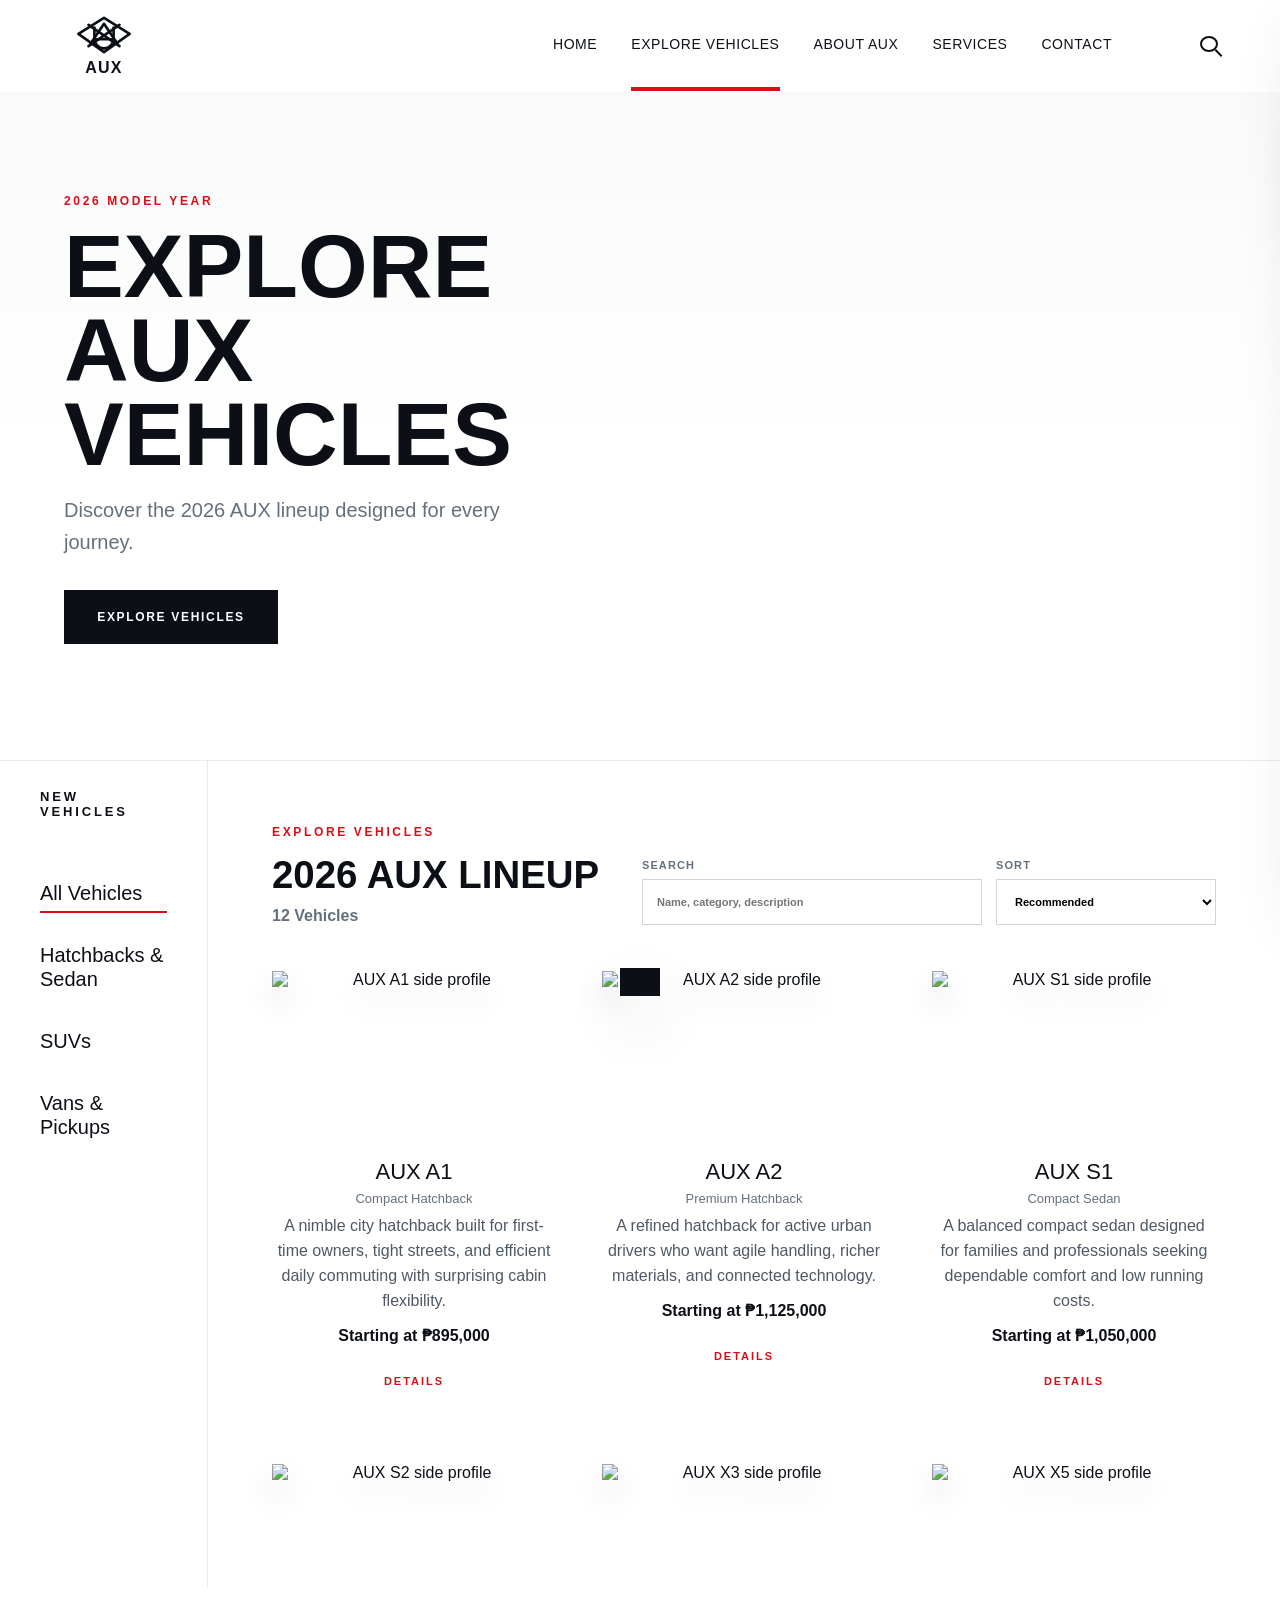
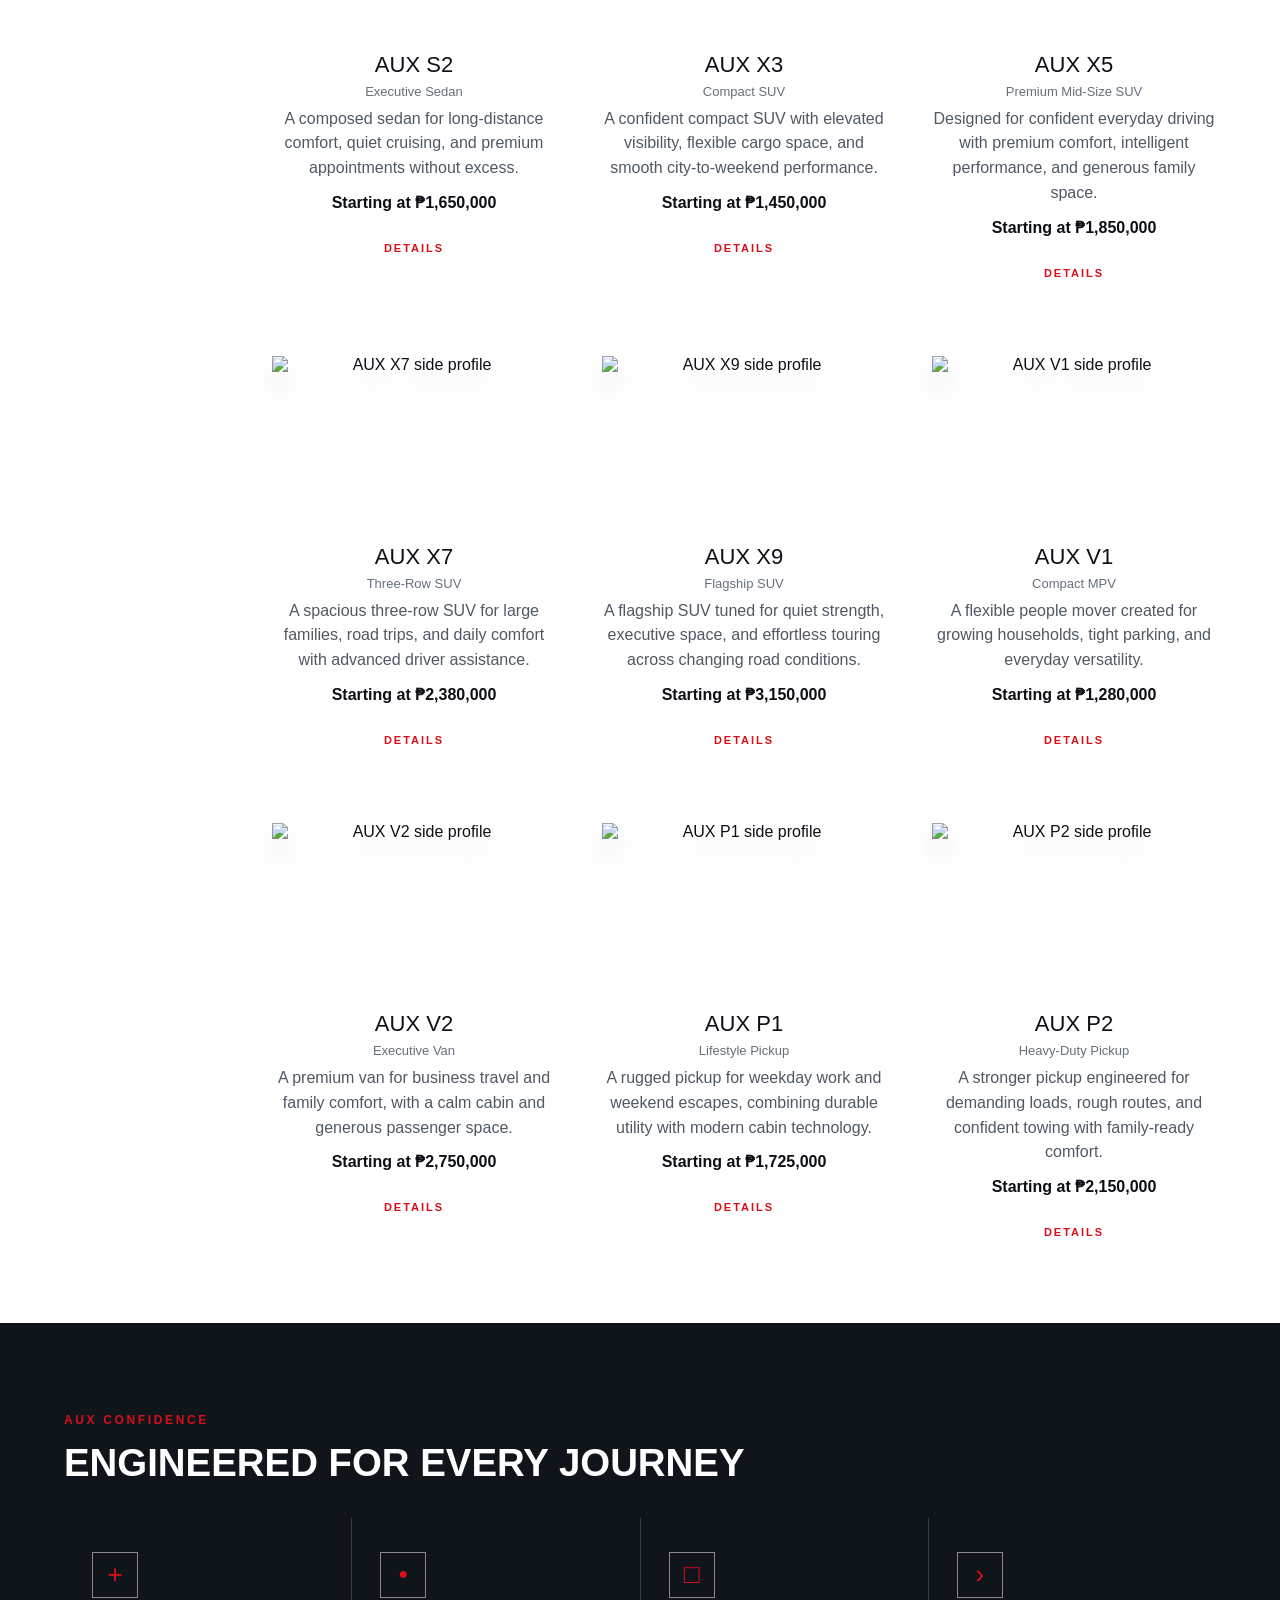
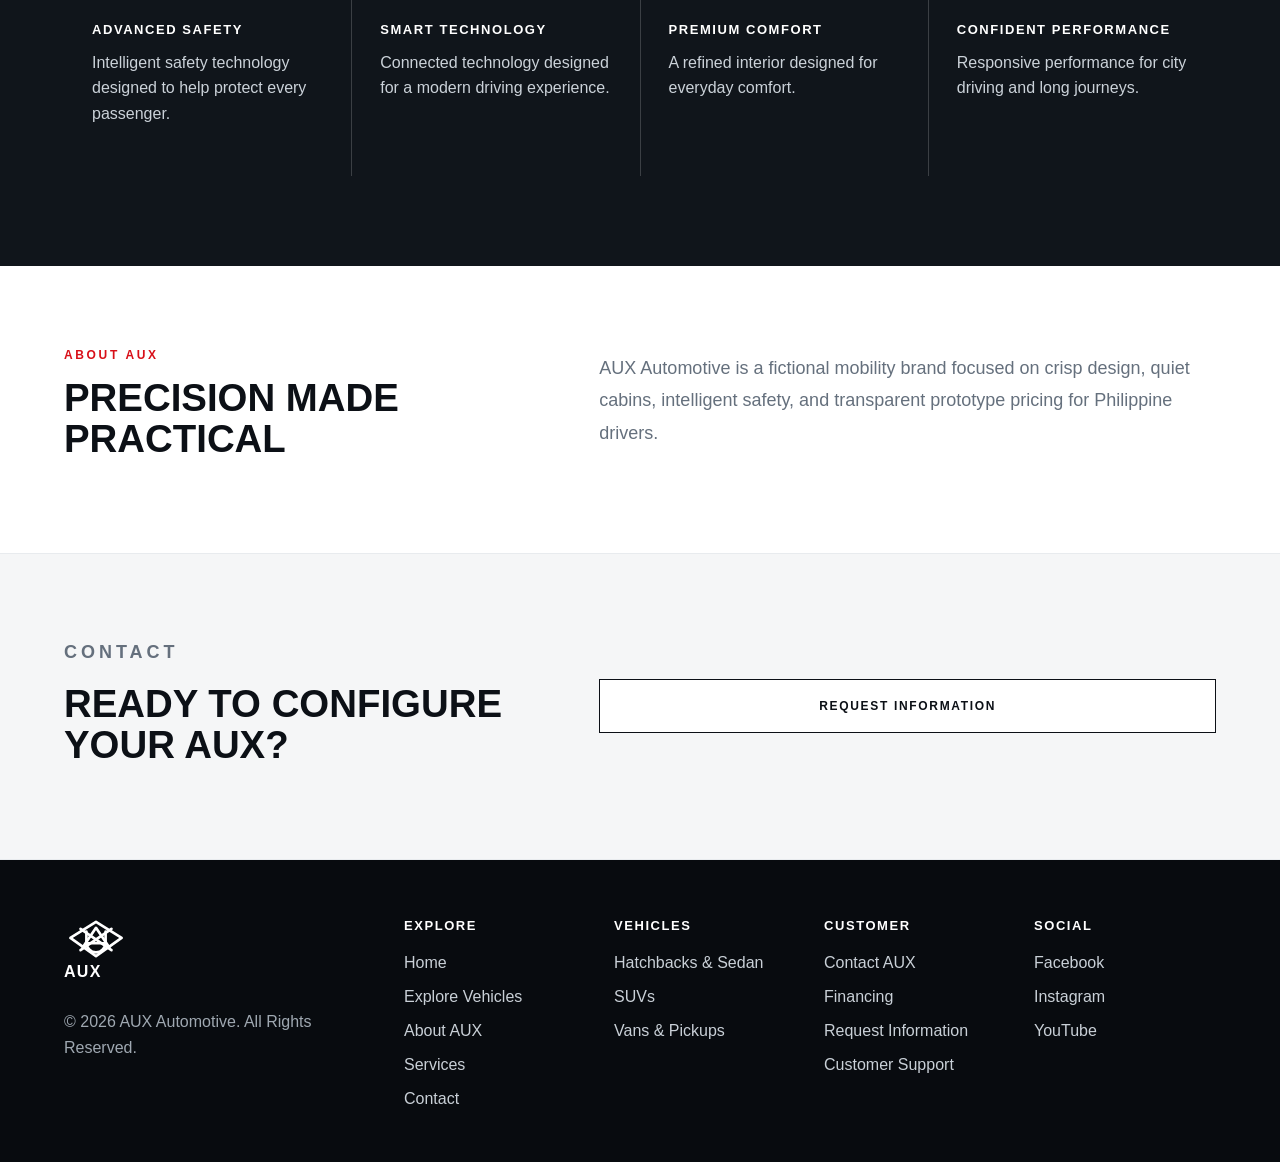
==== index.html @ 076d4541 "Add files via upload" ====
<!DOCTYPE html>
<html lang="en">
<head>
  <meta charset="UTF-8">
  <meta name="viewport" content="width=device-width, initial-scale=1.0">
  <title>AUX Automotive | Explore Vehicles</title>
  <link rel="stylesheet" href="style.css">
</head>
<body>
  <header class="site-header" id="siteHeader">
    <a class="brand" href="#home" aria-label="AUX home">
      <span class="aux-emblem" aria-hidden="true">
        <svg viewBox="0 0 120 74" role="img">
          <path d="M60 5 108 35 60 69 12 35Z"></path>
          <path d="M35 53 60 16l25 37"></path>
          <path d="M43 45h34"></path>
          <path d="M42 23v19c0 12 8 20 18 20s18-8 18-20V23"></path>
          <path d="m31 18 58 40M89 18 31 58"></path>
        </svg>
      </span>
      <span class="brand-word">AUX</span>
    </a>

    <nav class="desktop-nav" aria-label="Primary navigation">
      <a href="#home">Home</a>
      <a class="active" href="#vehicles">Explore Vehicles</a>
      <a href="#about">About AUX</a>
      <a href="#services">Services</a>
      <a href="#contact">Contact</a>
    </nav>

    <div class="header-actions">
      <button class="icon-button" id="openSearch" type="button" aria-label="Open search">
        <span></span>
      </button>
      <button class="menu-button" id="menuButton" type="button" aria-label="Open menu" aria-expanded="false">
        <span></span><span></span><span></span>
      </button>
    </div>
  </header>

  <aside class="mobile-panel" id="mobilePanel" aria-hidden="true">
    <div class="mobile-panel-top">
      <div class="brand small">
        <span class="aux-emblem" aria-hidden="true">
          <svg viewBox="0 0 120 74"><path d="M60 5 108 35 60 69 12 35Z"></path><path d="M35 53 60 16l25 37"></path><path d="M43 45h34"></path><path d="M42 23v19c0 12 8 20 18 20s18-8 18-20V23"></path><path d="m31 18 58 40M89 18 31 58"></path></svg>
        </span>
        <span class="brand-word">AUX</span>
      </div>
      <button class="close-button" id="closeMenu" type="button">Close</button>
    </div>
    <a href="#home">Home</a>
    <a href="#vehicles">Explore Vehicles</a>
    <a href="#about">About AUX</a>
    <a href="#services">Services</a>
    <a href="#contact">Contact</a>
    <button class="mobile-search" id="mobileSearch" type="button">Search Vehicles</button>
  </aside>

  <div class="search-drawer" id="searchDrawer" aria-hidden="true">
    <div class="search-inner">
      <label for="siteSearch">Search AUX vehicles</label>
      <input id="siteSearch" type="search" placeholder="Search by name, SUV, pickup, comfort...">
      <button id="closeSearch" type="button">Close</button>
    </div>
  </div>

  <main>
    <section class="hero" id="home">
      <div class="hero-copy">
        <p class="eyebrow">2026 model year</p>
        <h1>Explore AUX Vehicles</h1>
        <p>Discover the 2026 AUX lineup designed for every journey.</p>
        <button class="primary-cta" data-scroll="#vehicles" type="button">Explore Vehicles</button>
      </div>
      <div class="hero-visual" aria-hidden="true">
        <img class="hero-car" src="assets/aux-hero-blue-suv.png" alt="">
      </div>
    </section>

    <section class="vehicle-explorer" id="vehicles">
      <aside class="category-rail">
        <p>New Vehicles</p>
        <button class="category-link active" data-category="All Vehicles" type="button">All Vehicles</button>
        <button class="category-link" data-category="Hatchbacks & Sedan" type="button">Hatchbacks & Sedan</button>
        <button class="category-link" data-category="SUVs" type="button">SUVs</button>
        <button class="category-link" data-category="Vans & Pickups" type="button">Vans & Pickups</button>
      </aside>

      <div class="catalog-area">
        <div class="catalog-top">
          <div>
            <p class="eyebrow">Explore Vehicles</p>
            <h2>2026 AUX Lineup</h2>
            <span id="vehicleCount">12 Vehicles</span>
          </div>
          <div class="catalog-controls">
            <label>
              Search
              <input id="catalogSearch" type="search" placeholder="Name, category, description">
            </label>
            <label>
              Sort
              <select id="sortSelect">
                <option value="recommended">Recommended</option>
                <option value="priceAsc">Price: Low to High</option>
                <option value="priceDesc">Price: High to Low</option>
                <option value="nameAsc">Name: A-Z</option>
                <option value="nameDesc">Name: Z-A</option>
              </select>
            </label>
          </div>
        </div>
        <div class="vehicle-grid" id="vehicleGrid" aria-live="polite"></div>
      </div>
    </section>

    <section class="feature-band" id="services">
      <p class="eyebrow">AUX confidence</p>
      <h2>Engineered For Every Journey</h2>
      <div class="feature-grid">
        <article>
          <span class="feature-icon">+</span>
          <h3>Advanced Safety</h3>
          <p>Intelligent safety technology designed to help protect every passenger.</p>
        </article>
        <article>
          <span class="feature-icon">•</span>
          <h3>Smart Technology</h3>
          <p>Connected technology designed for a modern driving experience.</p>
        </article>
        <article>
          <span class="feature-icon">□</span>
          <h3>Premium Comfort</h3>
          <p>A refined interior designed for everyday comfort.</p>
        </article>
        <article>
          <span class="feature-icon">›</span>
          <h3>Confident Performance</h3>
          <p>Responsive performance for city driving and long journeys.</p>
        </article>
      </div>
    </section>

    <section class="about-section" id="about">
      <div>
        <p class="eyebrow">About AUX</p>
        <h2>Precision Made Practical</h2>
      </div>
      <p>AUX Automotive is a fictional mobility brand focused on crisp design, quiet cabins, intelligent safety, and transparent prototype pricing for Philippine drivers.</p>
    </section>

    <section class="contact-strip" id="contact">
      <div>
        <p class="eyebrow">Contact</p>
        <h2>Ready To Configure Your AUX?</h2>
      </div>
      <button class="primary-cta dark" id="requestInfo" type="button">Request Information</button>
    </section>
  </main>

  <footer class="site-footer">
    <div class="footer-brand">
      <div class="brand invert">
        <span class="aux-emblem" aria-hidden="true">
          <svg viewBox="0 0 120 74"><path d="M60 5 108 35 60 69 12 35Z"></path><path d="M35 53 60 16l25 37"></path><path d="M43 45h34"></path><path d="M42 23v19c0 12 8 20 18 20s18-8 18-20V23"></path><path d="m31 18 58 40M89 18 31 58"></path></svg>
        </span>
        <span class="brand-word">AUX</span>
      </div>
      <p>© 2026 AUX Automotive. All Rights Reserved.</p>
    </div>
    <div class="footer-links">
      <div>
        <h3>Explore</h3>
        <button data-scroll="#home" type="button">Home</button>
        <button data-scroll="#vehicles" type="button">Explore Vehicles</button>
        <button data-scroll="#about" type="button">About AUX</button>
        <button data-scroll="#services" type="button">Services</button>
        <button data-scroll="#contact" type="button">Contact</button>
      </div>
      <div>
        <h3>Vehicles</h3>
        <button data-footer-category="Hatchbacks & Sedan" type="button">Hatchbacks & Sedan</button>
        <button data-footer-category="SUVs" type="button">SUVs</button>
        <button data-footer-category="Vans & Pickups" type="button">Vans & Pickups</button>
      </div>
      <div>
        <h3>Customer</h3>
        <button data-message="Contact AUX" type="button">Contact AUX</button>
        <button data-message="Financing" type="button">Financing</button>
        <button data-message="Request Information" type="button">Request Information</button>
        <button data-message="Customer Support" type="button">Customer Support</button>
      </div>
      <div>
        <h3>Social</h3>
        <button data-message="Facebook" type="button">Facebook</button>
        <button data-message="Instagram" type="button">Instagram</button>
        <button data-message="YouTube" type="button">YouTube</button>
      </div>
    </div>
  </footer>

  <div class="toast" id="toast" role="status" aria-live="polite"></div>
  <script src="script.js"></script>
</body>
</html>
---- style.css ----
:root {
  --ink: #0c1016;
  --muted: #65707d;
  --line: #e8ebee;
  --soft: #f5f6f7;
  --red: #d80f18;
  --deep: #111820;
  --blue: #1d4f73;
  --green: #49685a;
  --gold: #b7955b;
  --white: #ffffff;
  --shadow: 0 24px 60px rgba(12, 16, 22, 0.12);
}

* { box-sizing: border-box; }

html {
  scroll-behavior: smooth;
}

body {
  margin: 0;
  color: var(--ink);
  font-family: Arial, Helvetica, sans-serif;
  background: var(--white);
}

button, input, select {
  font: inherit;
}

button {
  cursor: pointer;
}

.site-header {
  position: fixed;
  top: 0;
  z-index: 50;
  width: 100%;
  height: 92px;
  display: grid;
  grid-template-columns: 208px 1fr 140px;
  align-items: stretch;
  background: rgba(255, 255, 255, 0.94);
  border-bottom: 1px solid transparent;
  transition: height 0.25s ease, box-shadow 0.25s ease, border-color 0.25s ease;
}

.site-header.scrolled {
  height: 74px;
  border-color: var(--line);
  box-shadow: 0 10px 35px rgba(12, 16, 22, 0.08);
}

.brand {
  color: var(--ink);
  text-decoration: none;
  display: inline-flex;
  flex-direction: column;
  align-items: center;
  justify-content: center;
  gap: 3px;
  min-width: 112px;
  letter-spacing: 0;
}

.brand.small {
  align-items: flex-start;
}

.aux-emblem {
  width: 64px;
  height: 42px;
  display: block;
}

.aux-emblem svg {
  width: 100%;
  height: 100%;
  fill: none;
  stroke: currentColor;
  stroke-width: 5;
  stroke-linecap: round;
  stroke-linejoin: round;
}

.brand-word {
  font-weight: 800;
  font-size: 16px;
  letter-spacing: 0.08em;
}

.desktop-nav {
  display: flex;
  justify-content: flex-end;
  align-items: center;
  gap: 34px;
  padding-right: 28px;
}

.desktop-nav a {
  color: var(--ink);
  text-decoration: none;
  text-transform: uppercase;
  font-size: 14px;
  letter-spacing: 0.04em;
  height: 100%;
  display: inline-flex;
  align-items: center;
  border-bottom: 4px solid transparent;
}

.desktop-nav a.active,
.desktop-nav a:hover {
  border-bottom-color: var(--red);
}

.header-actions {
  display: flex;
  align-items: center;
  justify-content: center;
  gap: 18px;
}

.icon-button,
.menu-button,
.close-button {
  border: 0;
  background: transparent;
  color: var(--ink);
}

.icon-button {
  width: 34px;
  height: 34px;
  position: relative;
}

.icon-button span {
  position: absolute;
  inset: 7px 9px 11px 7px;
  border: 2px solid currentColor;
  border-radius: 50%;
}

.icon-button span::after {
  content: "";
  position: absolute;
  width: 9px;
  height: 2px;
  background: currentColor;
  right: -7px;
  bottom: -4px;
  transform: rotate(45deg);
}

.menu-button {
  width: 36px;
  height: 28px;
  display: none;
  flex-direction: column;
  justify-content: space-between;
}

.menu-button span {
  height: 2px;
  background: currentColor;
  display: block;
}

.mobile-panel,
.search-drawer {
  position: fixed;
  z-index: 80;
  background: var(--white);
  transform: translateX(105%);
  transition: transform 0.28s ease;
  box-shadow: var(--shadow);
}

.mobile-panel {
  right: 0;
  top: 0;
  bottom: 0;
  width: min(420px, 92vw);
  padding: 28px;
  display: flex;
  flex-direction: column;
  gap: 24px;
}

.mobile-panel.open,
.search-drawer.open {
  transform: translateX(0);
}

.mobile-panel-top {
  display: flex;
  align-items: flex-start;
  justify-content: space-between;
  margin-bottom: 20px;
}

.mobile-panel a,
.mobile-search {
  color: var(--ink);
  background: none;
  border: 0;
  border-bottom: 1px solid var(--line);
  padding: 12px 0;
  text-decoration: none;
  text-align: left;
  text-transform: uppercase;
  letter-spacing: 0.08em;
  font-size: 13px;
}

.close-button {
  text-transform: uppercase;
  letter-spacing: 0.08em;
  font-size: 12px;
}

.search-drawer {
  top: 92px;
  right: 0;
  left: auto;
  width: min(720px, 100vw);
  padding: 26px;
}

.search-inner {
  display: grid;
  grid-template-columns: 1fr auto;
  gap: 10px 16px;
  align-items: end;
}

.search-inner label {
  grid-column: 1 / -1;
  font-size: 12px;
  text-transform: uppercase;
  letter-spacing: 0.12em;
  font-weight: 700;
}

.search-inner input,
.catalog-controls input,
.catalog-controls select {
  width: 100%;
  height: 46px;
  border: 1px solid #cfd5da;
  padding: 0 14px;
  border-radius: 0;
  background: #fff;
}

.search-inner button {
  height: 46px;
  border: 1px solid var(--ink);
  background: var(--ink);
  color: #fff;
  text-transform: uppercase;
  letter-spacing: 0.1em;
  padding: 0 22px;
  font-size: 12px;
}

.hero {
  min-height: 760px;
  padding: 132px 5vw 54px;
  display: grid;
  grid-template-columns: 0.88fr 1.12fr;
  align-items: center;
  gap: 20px;
  background: linear-gradient(180deg, #f7f8f8 0%, #fff 58%);
  overflow: hidden;
}

.hero-copy {
  max-width: 520px;
}

.eyebrow {
  margin: 0 0 16px;
  color: var(--red);
  text-transform: uppercase;
  letter-spacing: 0.22em;
  font-size: 12px;
  font-weight: 800;
}

h1, h2, h3, p {
  margin-top: 0;
}

h1 {
  margin-bottom: 18px;
  font-size: clamp(46px, 7vw, 90px);
  line-height: 0.94;
  text-transform: uppercase;
  font-weight: 800;
}

.hero-copy p:not(.eyebrow) {
  color: var(--muted);
  font-size: 20px;
  line-height: 1.6;
  margin-bottom: 32px;
}

.primary-cta {
  min-width: 214px;
  height: 54px;
  border: 1px solid var(--ink);
  background: var(--ink);
  color: var(--white);
  text-transform: uppercase;
  letter-spacing: 0.14em;
  font-weight: 800;
  font-size: 12px;
  transition: transform 0.2s ease, background 0.2s ease, color 0.2s ease;
}

.primary-cta:hover {
  transform: translateY(-2px);
  background: var(--red);
  border-color: var(--red);
}

.primary-cta.dark {
  background: var(--white);
  color: var(--ink);
}

.primary-cta.dark:hover {
  color: var(--white);
}

.hero-visual {
  min-width: 0;
}

.hero-car {
  width: min(1040px, 124%);
  transform: translateX(-2%);
  animation: driftIn 0.9s ease both;
  display: block;
  filter: drop-shadow(0 26px 20px rgba(12, 16, 22, 0.18));
}

@keyframes driftIn {
  from { opacity: 0; transform: translateX(7%); }
  to { opacity: 1; transform: translateX(-2%); }
}

.vehicle-explorer {
  min-height: 760px;
  display: grid;
  grid-template-columns: 208px 1fr;
  border-top: 1px solid var(--line);
}

.category-rail {
  background: var(--white);
  padding: 28px 40px 28px;
  border-right: 1px solid var(--line);
  position: sticky;
  top: 74px;
  height: calc(100vh - 74px);
  align-self: start;
  display: flex;
  flex-direction: column;
  gap: 10px;
}

.category-rail p {
  margin: 0 0 38px;
  text-transform: uppercase;
  letter-spacing: 0.22em;
  font-size: 13px;
  font-weight: 800;
}

.category-link {
  border: 0;
  background: transparent;
  text-align: left;
  padding: 14px 0;
  color: var(--ink);
  font-size: 20px;
  line-height: 1.2;
  position: relative;
}

.category-link::after {
  content: "";
  position: absolute;
  left: 0;
  bottom: 6px;
  width: 0;
  height: 2px;
  background: var(--red);
  transition: width 0.2s ease;
}

.category-link.active::after,
.category-link:hover::after {
  width: min(100%, 205px);
}

.catalog-area {
  padding: 64px 5vw 72px;
}

.catalog-top {
  display: flex;
  justify-content: space-between;
  gap: 28px;
  align-items: end;
  margin-bottom: 46px;
}

.catalog-top h2,
.feature-band h2,
.about-section h2,
.contact-strip h2 {
  font-size: clamp(28px, 3vw, 48px);
  line-height: 1.05;
  text-transform: uppercase;
  margin-bottom: 12px;
}

#vehicleCount {
  color: var(--muted);
  font-weight: 700;
}

.catalog-controls {
  display: grid;
  grid-template-columns: minmax(220px, 340px) minmax(180px, 220px);
  gap: 14px;
}

.catalog-controls label {
  color: var(--muted);
  text-transform: uppercase;
  letter-spacing: 0.1em;
  font-size: 11px;
  font-weight: 800;
  display: grid;
  gap: 8px;
}

.vehicle-grid {
  display: grid;
  grid-template-columns: repeat(3, minmax(240px, 1fr));
  gap: 64px 46px;
}

.vehicle-card {
  min-width: 0;
  text-align: center;
  opacity: 0;
  transform: translateY(16px);
  animation: cardIn 0.35s ease forwards;
}

@keyframes cardIn {
  to { opacity: 1; transform: translateY(0); }
}

.vehicle-image-wrap {
  height: 170px;
  display: flex;
  align-items: end;
  justify-content: center;
  margin-bottom: 18px;
}

.vehicle-photo {
  width: 100%;
  max-width: 330px;
  height: 170px;
  object-fit: contain;
  object-position: center bottom;
  transition: transform 0.28s ease, filter 0.28s ease;
  filter: drop-shadow(0 16px 13px rgba(12, 16, 22, 0.12));
}

.vehicle-card:hover .vehicle-photo {
  transform: translateY(-8px) scale(1.03);
  filter: drop-shadow(0 22px 18px rgba(12, 16, 22, 0.16));
}

.vehicle-card h3 {
  font-size: 22px;
  font-weight: 500;
  margin-bottom: 6px;
}

.vehicle-category {
  color: var(--muted);
  margin-bottom: 8px;
  font-size: 13px;
}

.vehicle-card .description {
  color: #4f5964;
  line-height: 1.55;
  max-width: 360px;
  margin: 0 auto 12px;
  min-height: 70px;
}

.price {
  font-weight: 800;
  margin-bottom: 18px;
}

.detail-button {
  border: 0;
  background: transparent;
  color: var(--red);
  text-transform: uppercase;
  letter-spacing: 0.18em;
  font-size: 11px;
  font-weight: 800;
  padding: 12px;
}

.detail-button:hover {
  color: var(--ink);
}

.details-panel {
  max-height: 0;
  overflow: hidden;
  opacity: 0;
  transition: max-height 0.35s ease, opacity 0.25s ease, margin 0.25s ease;
  text-align: left;
  border-top: 1px solid transparent;
}

.vehicle-card.expanded .details-panel {
  max-height: 820px;
  opacity: 1;
  margin-top: 16px;
  border-top-color: var(--line);
}

.details-inner {
  padding-top: 20px;
  display: grid;
  gap: 18px;
}

.detail-metrics,
.spec-grid {
  display: grid;
  grid-template-columns: repeat(2, 1fr);
  gap: 12px;
}

.metric,
.spec {
  background: var(--soft);
  padding: 14px;
  min-height: 76px;
}

.metric span,
.spec span,
.colors span,
.features-list span {
  color: var(--muted);
  display: block;
  text-transform: uppercase;
  letter-spacing: 0.12em;
  font-size: 10px;
  font-weight: 800;
  margin-bottom: 7px;
}

.metric strong,
.spec strong {
  display: block;
  font-size: 15px;
}

.finance-note {
  color: var(--muted);
  font-size: 12px;
  line-height: 1.5;
  margin: -8px 0 0;
}

.swatches {
  display: flex;
  flex-wrap: wrap;
  gap: 8px;
}

.swatch {
  width: 26px;
  height: 26px;
  border: 1px solid #cdd2d6;
  border-radius: 50%;
  box-shadow: inset 0 0 0 3px #fff;
}

.features-list ul {
  margin: 0;
  padding-left: 18px;
  columns: 2;
  color: #38424c;
  line-height: 1.75;
}

.empty-state {
  grid-column: 1 / -1;
  min-height: 300px;
  display: grid;
  place-items: center;
  background: var(--soft);
  text-align: center;
  color: var(--muted);
}

.feature-band {
  padding: 90px 5vw;
  background: #10151b;
  color: var(--white);
}

.feature-grid {
  display: grid;
  grid-template-columns: repeat(4, 1fr);
  gap: 1px;
  background: rgba(255,255,255,0.18);
  margin-top: 34px;
}

.feature-grid article {
  background: #10151b;
  min-height: 240px;
  padding: 34px 28px;
  transition: background 0.25s ease, transform 0.25s ease;
}

.feature-grid article:hover {
  background: #17212b;
  transform: translateY(-5px);
}

.feature-icon {
  width: 46px;
  height: 46px;
  border: 1px solid rgba(255,255,255,0.5);
  display: grid;
  place-items: center;
  margin-bottom: 24px;
  color: var(--red);
  font-size: 26px;
}

.feature-grid h3,
.footer-links h3 {
  text-transform: uppercase;
  letter-spacing: 0.12em;
  font-size: 13px;
}

.feature-grid p {
  color: #cbd2d9;
  line-height: 1.6;
}

.about-section,
.contact-strip {
  display: grid;
  grid-template-columns: 0.8fr 1fr;
  gap: 42px;
  align-items: center;
  padding: 82px 5vw;
  border-bottom: 1px solid var(--line);
}

.about-section p:not(.eyebrow),
.contact-strip p {
  color: var(--muted);
  line-height: 1.8;
  font-size: 18px;
}

.contact-strip {
  background: var(--soft);
}

.site-footer {
  background: #080b0f;
  color: var(--white);
  padding: 58px 5vw 46px;
  display: grid;
  grid-template-columns: 280px 1fr;
  gap: 60px;
}

.brand.invert {
  color: var(--white);
  align-items: flex-start;
}

.footer-brand p {
  color: #9fa8b1;
  margin-top: 28px;
  line-height: 1.6;
}

.footer-links {
  display: grid;
  grid-template-columns: repeat(4, 1fr);
  gap: 28px;
}

.footer-links button {
  display: block;
  width: 100%;
  border: 0;
  background: transparent;
  color: #c9d0d7;
  text-align: left;
  padding: 8px 0;
}

.footer-links button:hover {
  color: var(--white);
}

.toast {
  position: fixed;
  left: 50%;
  bottom: 24px;
  transform: translate(-50%, 120px);
  background: var(--ink);
  color: var(--white);
  padding: 14px 20px;
  box-shadow: var(--shadow);
  z-index: 90;
  transition: transform 0.25s ease;
  max-width: min(520px, 90vw);
}

.toast.show {
  transform: translate(-50%, 0);
}

@media (max-width: 1120px) {
  .site-header {
    grid-template-columns: 160px 1fr 120px;
  }

  .desktop-nav {
    gap: 18px;
  }

  .vehicle-grid {
    grid-template-columns: repeat(2, minmax(240px, 1fr));
  }

  .feature-grid,
  .footer-links {
    grid-template-columns: repeat(2, 1fr);
  }
}

@media (max-width: 820px) {
  .site-header {
    height: 76px;
    grid-template-columns: 128px 1fr 112px;
  }

  .desktop-nav {
    display: none;
  }

  .menu-button {
    display: flex;
  }

  .search-drawer {
    top: 76px;
  }

  .hero {
    min-height: 690px;
    grid-template-columns: 1fr;
    padding-top: 116px;
  }

  .hero-copy p:not(.eyebrow) {
    font-size: 17px;
  }

  .vehicle-explorer {
    grid-template-columns: 1fr;
  }

  .category-rail {
    position: static;
    height: auto;
    padding: 26px 5vw;
    border-right: 0;
    border-bottom: 1px solid var(--line);
  }

  .category-rail p {
    margin-bottom: 12px;
  }

  .category-rail {
    display: grid;
    grid-template-columns: repeat(2, minmax(0, 1fr));
    gap: 4px 18px;
  }

  .category-rail p {
    grid-column: 1 / -1;
  }

  .category-link {
    font-size: 17px;
  }

  .catalog-top {
    align-items: stretch;
    flex-direction: column;
  }

  .catalog-controls {
    grid-template-columns: 1fr;
  }

  .about-section,
  .contact-strip,
  .site-footer {
    grid-template-columns: 1fr;
  }
}

@media (max-width: 560px) {
  .hero {
    min-height: 620px;
  }

  h1 {
    font-size: 44px;
  }

  .vehicle-grid,
  .feature-grid,
  .footer-links {
    grid-template-columns: 1fr;
  }

  .vehicle-image-wrap {
    height: 140px;
  }

  .vehicle-photo {
    height: 140px;
  }

  .category-rail {
    grid-template-columns: 1fr;
  }

  .detail-metrics,
  .spec-grid {
    grid-template-columns: 1fr;
  }

  .features-list ul {
    columns: 1;
  }

  .search-inner {
    grid-template-columns: 1fr;
  }
}
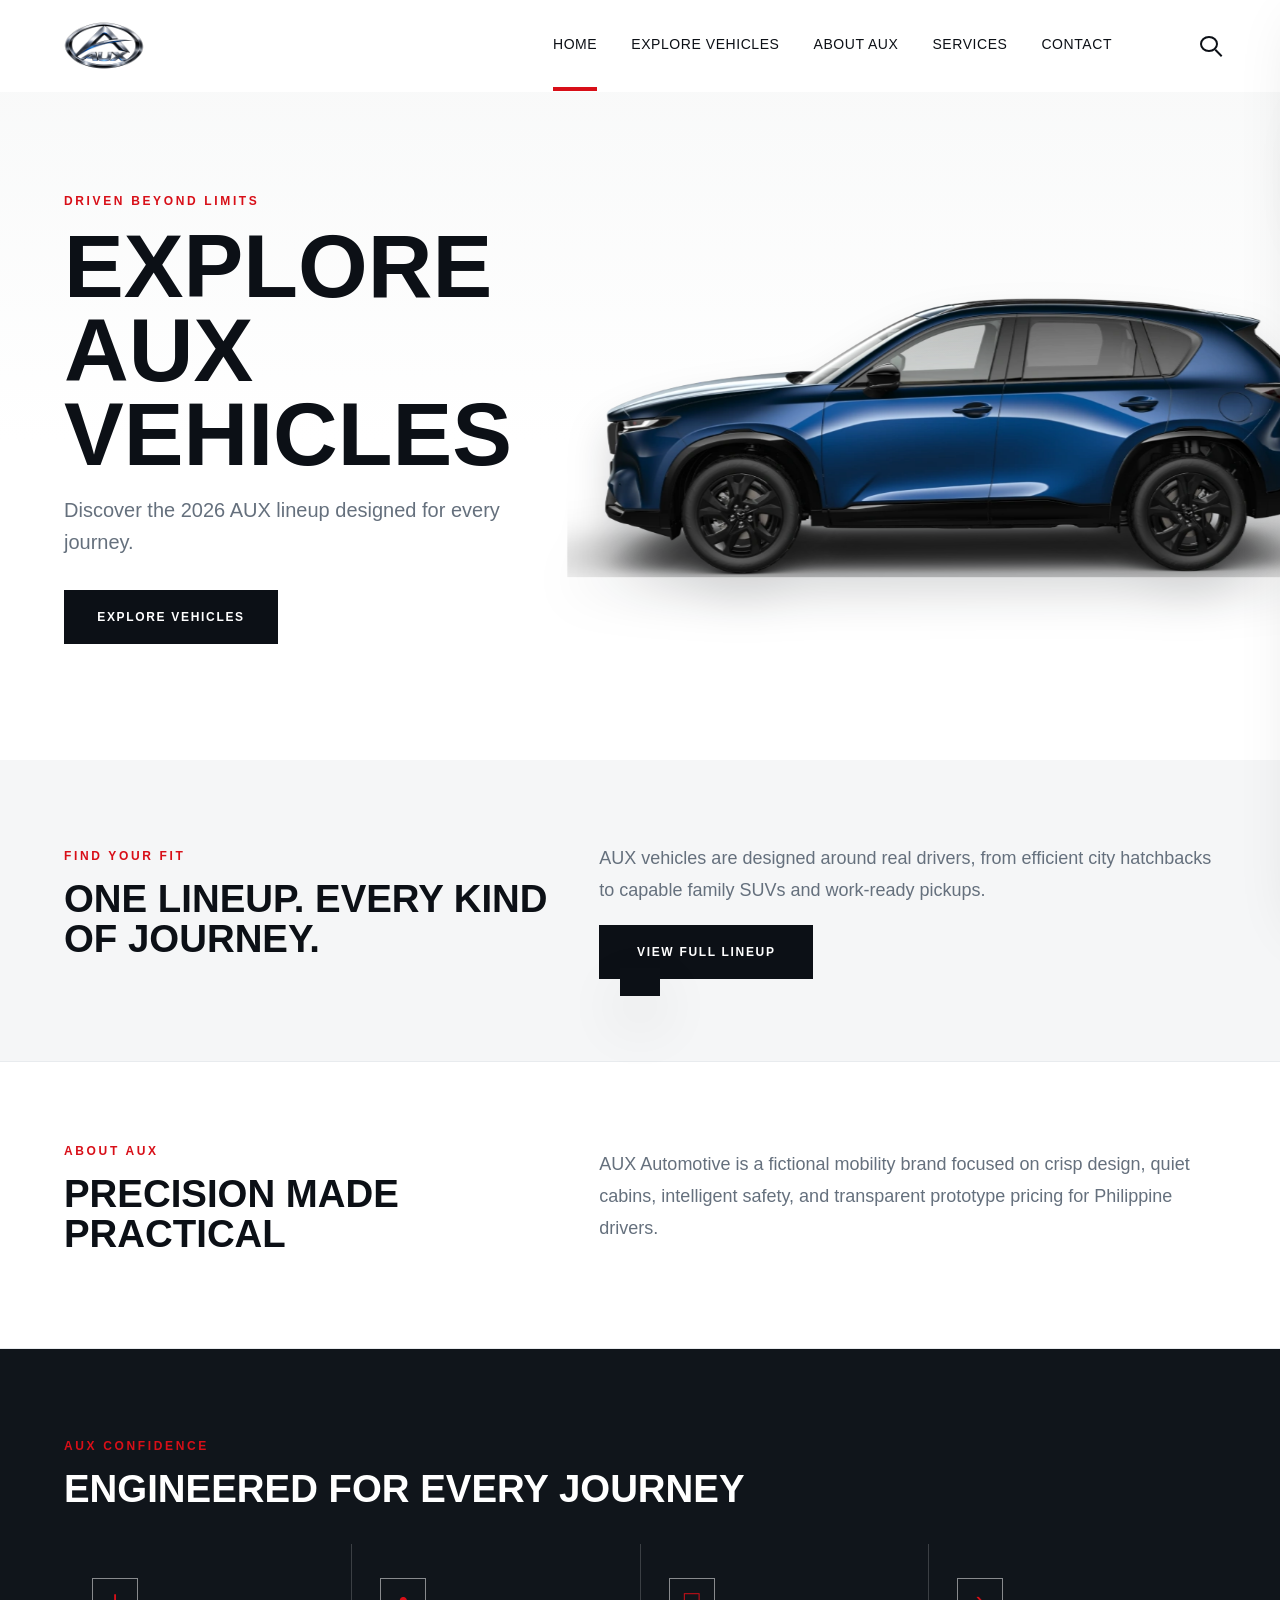
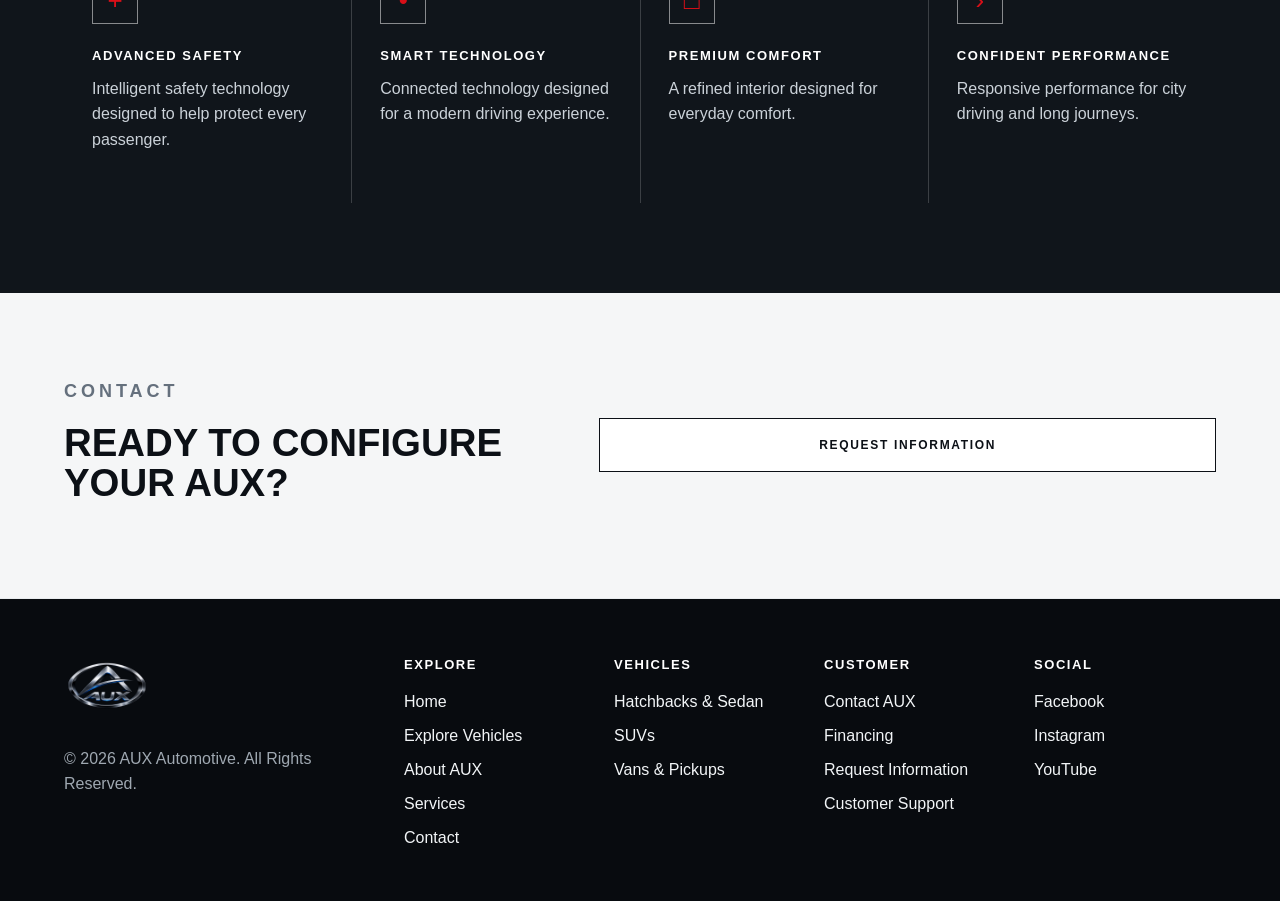
==== commit b3f6bf52: "Update index.html" ====
--- a/index.html
+++ b/index.html
@@ -9,21 +9,12 @@
 <body>
   <header class="site-header" id="siteHeader">
     <a class="brand" href="#home" aria-label="AUX home">
-      <span class="aux-emblem" aria-hidden="true">
-        <svg viewBox="0 0 120 74" role="img">
-          <path d="M60 5 108 35 60 69 12 35Z"></path>
-          <path d="M35 53 60 16l25 37"></path>
-          <path d="M43 45h34"></path>
-          <path d="M42 23v19c0 12 8 20 18 20s18-8 18-20V23"></path>
-          <path d="m31 18 58 40M89 18 31 58"></path>
-        </svg>
-      </span>
-      <span class="brand-word">AUX</span>
+      <img class="aux-logo" src="assets/aux-logo.png" alt="AUX Automotive">
     </a>
 
     <nav class="desktop-nav" aria-label="Primary navigation">
       <a href="#home">Home</a>
-      <a class="active" href="#vehicles">Explore Vehicles</a>
+      <a href="vehicles.html">Explore Vehicles</a>
       <a href="#about">About AUX</a>
       <a href="#services">Services</a>
       <a href="#contact">Contact</a>
@@ -42,15 +33,12 @@
   <aside class="mobile-panel" id="mobilePanel" aria-hidden="true">
     <div class="mobile-panel-top">
       <div class="brand small">
-        <span class="aux-emblem" aria-hidden="true">
-          <svg viewBox="0 0 120 74"><path d="M60 5 108 35 60 69 12 35Z"></path><path d="M35 53 60 16l25 37"></path><path d="M43 45h34"></path><path d="M42 23v19c0 12 8 20 18 20s18-8 18-20V23"></path><path d="m31 18 58 40M89 18 31 58"></path></svg>
-        </span>
-        <span class="brand-word">AUX</span>
+        <img class="aux-logo" src="assets/aux-logo.png" alt="AUX Automotive">
       </div>
       <button class="close-button" id="closeMenu" type="button">Close</button>
     </div>
     <a href="#home">Home</a>
-    <a href="#vehicles">Explore Vehicles</a>
+    <a href="vehicles.html">Explore Vehicles</a>
     <a href="#about">About AUX</a>
     <a href="#services">Services</a>
     <a href="#contact">Contact</a>
@@ -68,51 +56,33 @@
   <main>
     <section class="hero" id="home">
       <div class="hero-copy">
-        <p class="eyebrow">2026 model year</p>
+        <p class="eyebrow">Driven Beyond Limits</p>
         <h1>Explore AUX Vehicles</h1>
         <p>Discover the 2026 AUX lineup designed for every journey.</p>
-        <button class="primary-cta" data-scroll="#vehicles" type="button">Explore Vehicles</button>
+        <a class="primary-cta" href="vehicles.html">Explore Vehicles</a>
       </div>
       <div class="hero-visual" aria-hidden="true">
         <img class="hero-car" src="assets/aux-hero-blue-suv.png" alt="">
       </div>
     </section>
 
-    <section class="vehicle-explorer" id="vehicles">
-      <aside class="category-rail">
-        <p>New Vehicles</p>
-        <button class="category-link active" data-category="All Vehicles" type="button">All Vehicles</button>
-        <button class="category-link" data-category="Hatchbacks & Sedan" type="button">Hatchbacks & Sedan</button>
-        <button class="category-link" data-category="SUVs" type="button">SUVs</button>
-        <button class="category-link" data-category="Vans & Pickups" type="button">Vans & Pickups</button>
-      </aside>
+    <section class="about-section featured-preview">
+      <div>
+        <p class="eyebrow">Find your fit</p>
+        <h2>One lineup. Every kind of journey.</h2>
+      </div>
+      <div>
+        <p>AUX vehicles are designed around real drivers, from efficient city hatchbacks to capable family SUVs and work-ready pickups.</p>
+        <a class="primary-cta" href="vehicles.html">View Full Lineup</a>
+      </div>
+    </section>
 
-      <div class="catalog-area">
-        <div class="catalog-top">
-          <div>
-            <p class="eyebrow">Explore Vehicles</p>
-            <h2>2026 AUX Lineup</h2>
-            <span id="vehicleCount">12 Vehicles</span>
-          </div>
-          <div class="catalog-controls">
-            <label>
-              Search
-              <input id="catalogSearch" type="search" placeholder="Name, category, description">
-            </label>
-            <label>
-              Sort
-              <select id="sortSelect">
-                <option value="recommended">Recommended</option>
-                <option value="priceAsc">Price: Low to High</option>
-                <option value="priceDesc">Price: High to Low</option>
-                <option value="nameAsc">Name: A-Z</option>
-                <option value="nameDesc">Name: Z-A</option>
-              </select>
-            </label>
-          </div>
-        </div>
-        <div class="vehicle-grid" id="vehicleGrid" aria-live="polite"></div>
+    <section class="about-section" id="about">
+      <div>
+        <p class="eyebrow">About AUX</p>
+        <h2>Precision Made Practical</h2>
       </div>
+      <p>AUX Automotive is a fictional mobility brand focused on crisp design, quiet cabins, intelligent safety, and transparent prototype pricing for Philippine drivers.</p>
     </section>
 
     <section class="feature-band" id="services">
@@ -142,14 +112,6 @@
       </div>
     </section>
 
-    <section class="about-section" id="about">
-      <div>
-        <p class="eyebrow">About AUX</p>
-        <h2>Precision Made Practical</h2>
-      </div>
-      <p>AUX Automotive is a fictional mobility brand focused on crisp design, quiet cabins, intelligent safety, and transparent prototype pricing for Philippine drivers.</p>
-    </section>
-
     <section class="contact-strip" id="contact">
       <div>
         <p class="eyebrow">Contact</p>
@@ -162,33 +124,30 @@
   <footer class="site-footer">
     <div class="footer-brand">
       <div class="brand invert">
-        <span class="aux-emblem" aria-hidden="true">
-          <svg viewBox="0 0 120 74"><path d="M60 5 108 35 60 69 12 35Z"></path><path d="M35 53 60 16l25 37"></path><path d="M43 45h34"></path><path d="M42 23v19c0 12 8 20 18 20s18-8 18-20V23"></path><path d="m31 18 58 40M89 18 31 58"></path></svg>
-        </span>
-        <span class="brand-word">AUX</span>
+        <img class="aux-logo" src="assets/aux-logo.png" alt="AUX Automotive">
       </div>
       <p>© 2026 AUX Automotive. All Rights Reserved.</p>
     </div>
     <div class="footer-links">
       <div>
         <h3>Explore</h3>
-        <button data-scroll="#home" type="button">Home</button>
-        <button data-scroll="#vehicles" type="button">Explore Vehicles</button>
-        <button data-scroll="#about" type="button">About AUX</button>
-        <button data-scroll="#services" type="button">Services</button>
-        <button data-scroll="#contact" type="button">Contact</button>
+        <a href="#home">Home</a>
+        <a href="vehicles.html">Explore Vehicles</a>
+        <a href="#about">About AUX</a>
+        <a href="#services">Services</a>
+        <a href="#contact">Contact</a>
       </div>
       <div>
         <h3>Vehicles</h3>
-        <button data-footer-category="Hatchbacks & Sedan" type="button">Hatchbacks & Sedan</button>
-        <button data-footer-category="SUVs" type="button">SUVs</button>
-        <button data-footer-category="Vans & Pickups" type="button">Vans & Pickups</button>
+        <a href="vehicles.html?category=Hatchbacks%20%26%20Sedan">Hatchbacks & Sedan</a>
+        <a href="vehicles.html?category=SUVs">SUVs</a>
+        <a href="vehicles.html?category=Vans%20%26%20Pickups">Vans & Pickups</a>
       </div>
       <div>
         <h3>Customer</h3>
-        <button data-message="Contact AUX" type="button">Contact AUX</button>
+        <a href="#contact">Contact AUX</a>
         <button data-message="Financing" type="button">Financing</button>
-        <button data-message="Request Information" type="button">Request Information</button>
+        <a href="#contact">Request Information</a>
         <button data-message="Customer Support" type="button">Customer Support</button>
       </div>
       <div>
--- a/style.css
+++ b/style.css
@@ -69,20 +69,12 @@
   align-items: flex-start;
 }
 
-.aux-emblem {
-  width: 64px;
-  height: 42px;
+.aux-logo {
+  width: 86px;
+  height: auto;
+  max-height: 58px;
+  object-fit: contain;
   display: block;
-}
-
-.aux-emblem svg {
-  width: 100%;
-  height: 100%;
-  fill: none;
-  stroke: currentColor;
-  stroke-width: 5;
-  stroke-linecap: round;
-  stroke-linejoin: round;
 }
 
 .brand-word {
@@ -111,8 +103,7 @@
   border-bottom: 4px solid transparent;
 }
 
-.desktop-nav a.active,
-.desktop-nav a:hover {
+.desktop-nav a.active {
   border-bottom-color: var(--red);
 }
 
@@ -313,9 +304,13 @@
 .primary-cta {
   min-width: 214px;
   height: 54px;
+  display: inline-flex;
+  align-items: center;
+  justify-content: center;
   border: 1px solid var(--ink);
   background: var(--ink);
   color: var(--white);
+  text-decoration: none;
   text-transform: uppercase;
   letter-spacing: 0.14em;
   font-weight: 800;
@@ -360,6 +355,28 @@
   display: grid;
   grid-template-columns: 208px 1fr;
   border-top: 1px solid var(--line);
+}
+
+.catalog-page-intro {
+  padding: 168px 5vw 72px;
+  background: linear-gradient(180deg, #f7f8f8 0%, #fff 100%);
+}
+
+.catalog-page-intro h1 {
+  max-width: 760px;
+  margin-bottom: 20px;
+}
+
+.catalog-page-intro > p:last-child {
+  max-width: 620px;
+  color: var(--muted);
+  font-size: 20px;
+  line-height: 1.6;
+  margin-bottom: 0;
+}
+
+.featured-preview {
+  background: var(--soft);
 }
 
 .category-rail {
@@ -724,18 +741,33 @@
   gap: 28px;
 }
 
+.footer-links a,
 .footer-links button {
   display: block;
   width: 100%;
+  color: #f2f5f7;
+  text-decoration: none;
+  text-align: left;
+  padding: 8px 0;
+  cursor: pointer;
+  transition: color 0.2s ease;
+}
+
+.footer-links button {
   border: 0;
   background: transparent;
-  color: #c9d0d7;
-  text-align: left;
-  padding: 8px 0;
-}
-
+}
+
+.footer-links a:hover,
 .footer-links button:hover {
-  color: var(--white);
+  color: var(--red);
+}
+
+.footer-links a:focus-visible,
+.footer-links button:focus-visible {
+  outline: 2px solid var(--red);
+  outline-offset: 4px;
+  color: var(--red);
 }
 
 .toast {
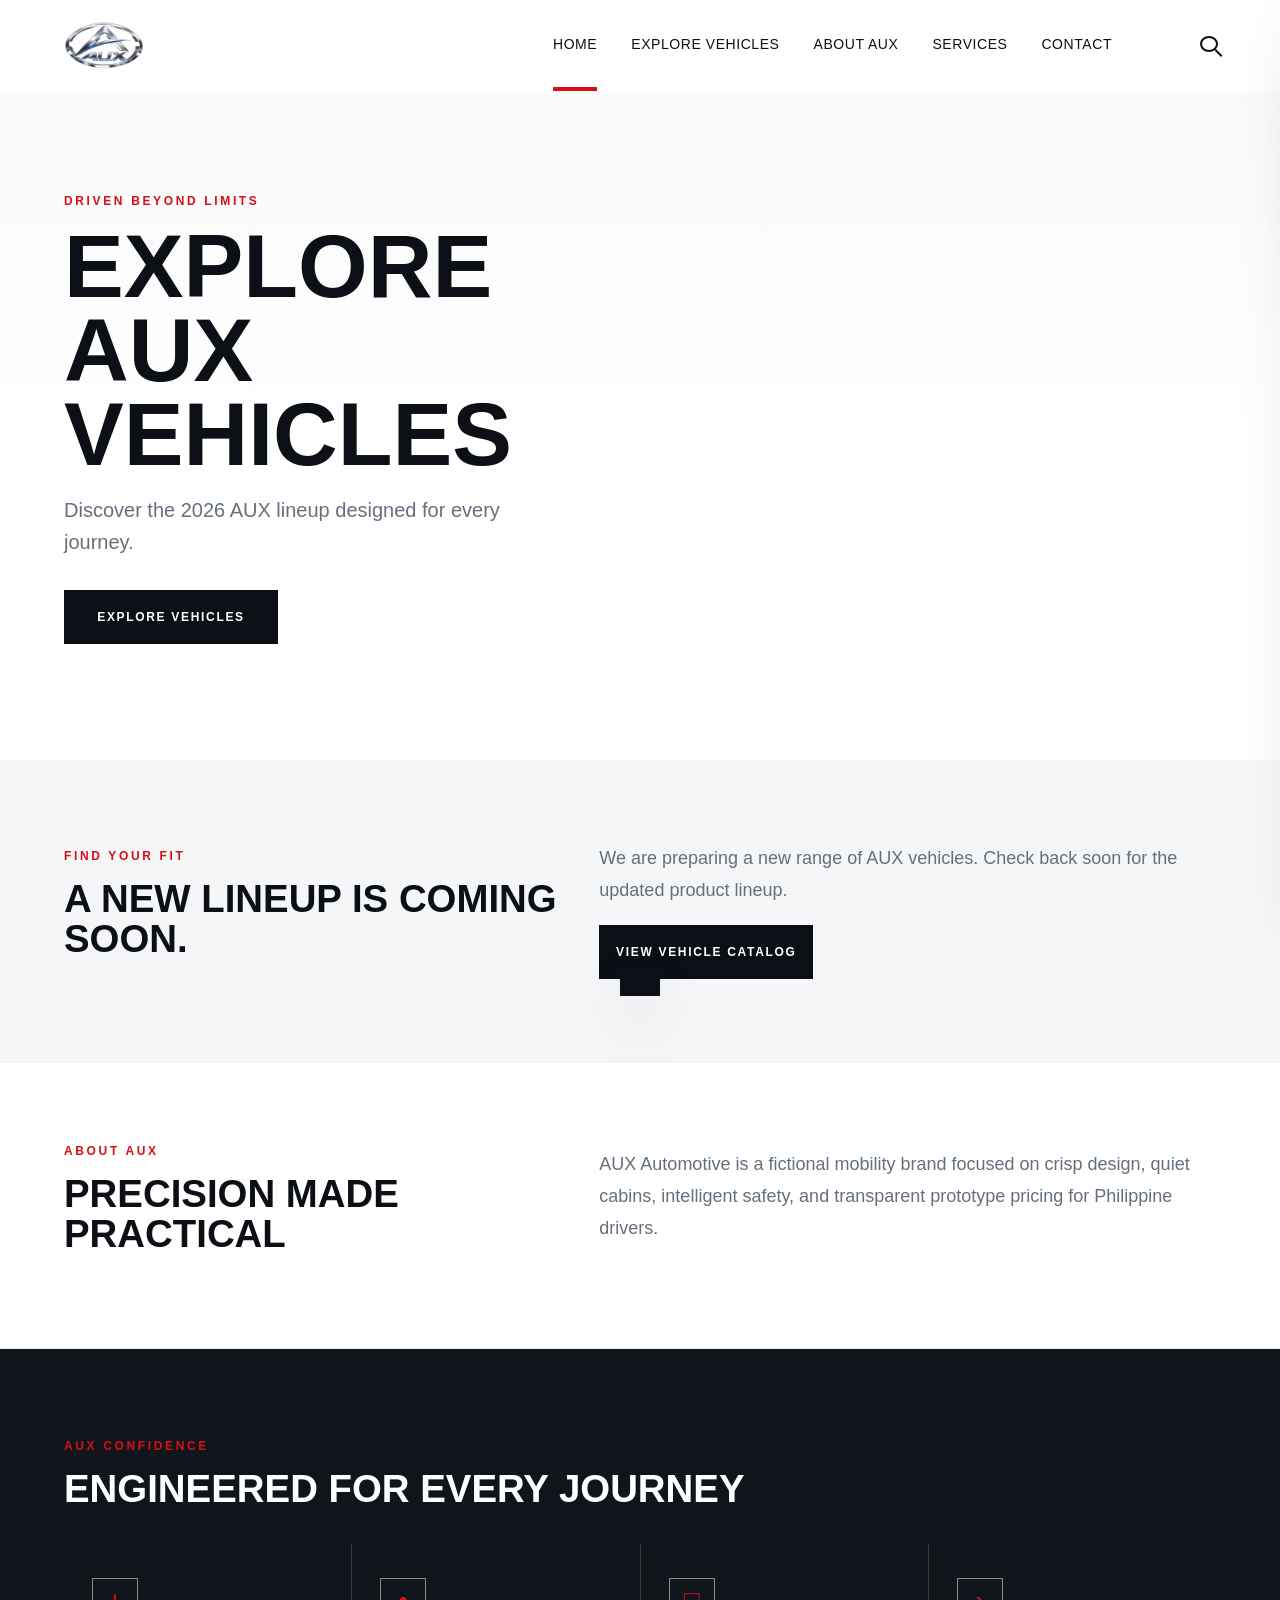
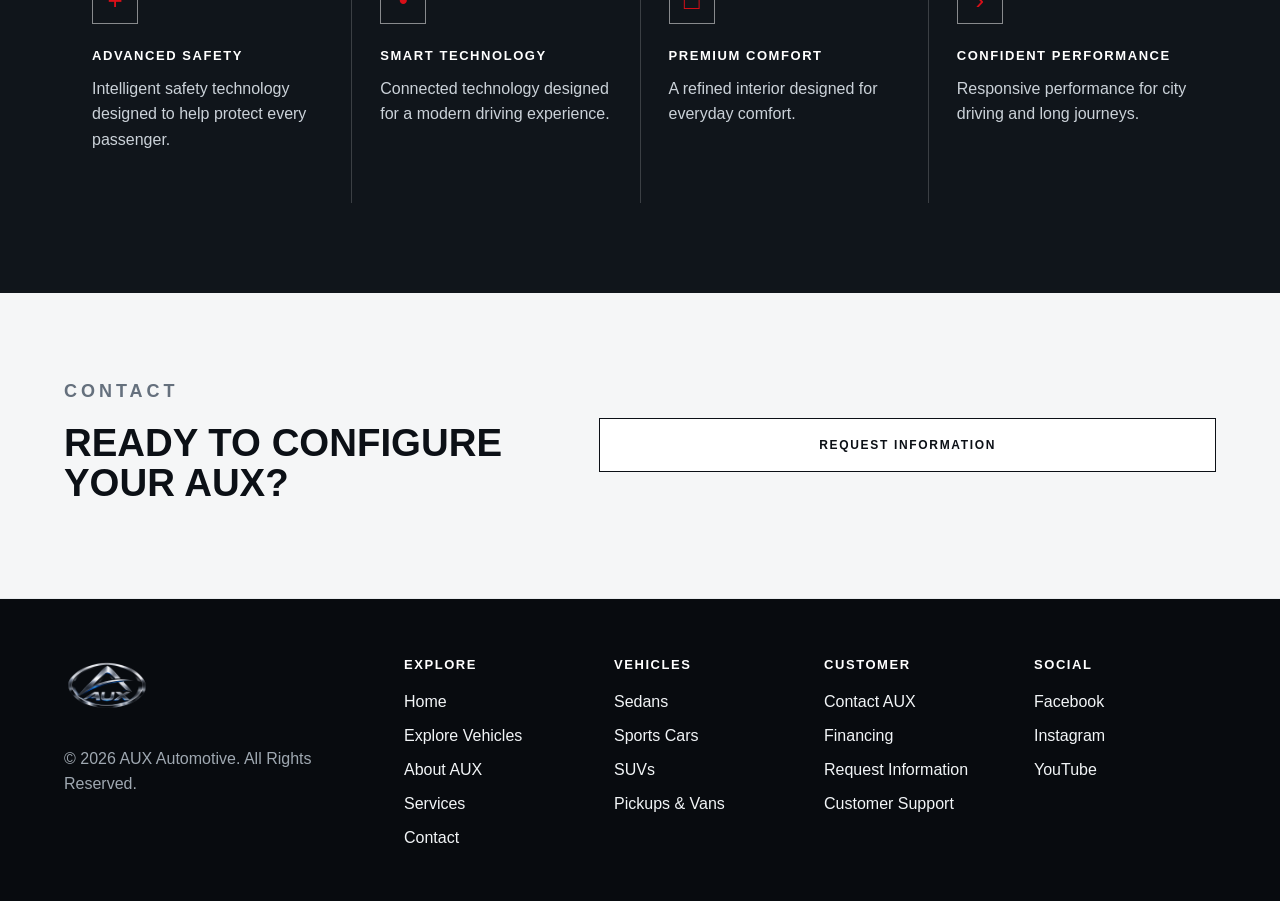
==== commit ff05ef44: "Update index.html" ====
--- a/index.html
+++ b/index.html
@@ -9,7 +9,7 @@
 <body>
   <header class="site-header" id="siteHeader">
     <a class="brand" href="#home" aria-label="AUX home">
-      <img class="aux-logo" src="assets/aux-logo.png" alt="AUX Automotive">
+      <img class="aux-logo" src="asset/AUX_logo.png" alt="AUX Automotive">
     </a>
 
     <nav class="desktop-nav" aria-label="Primary navigation">
@@ -33,7 +33,7 @@
   <aside class="mobile-panel" id="mobilePanel" aria-hidden="true">
     <div class="mobile-panel-top">
       <div class="brand small">
-        <img class="aux-logo" src="assets/aux-logo.png" alt="AUX Automotive">
+        <img class="aux-logo" src="asset/AUX_logo.png" alt="AUX Automotive">
       </div>
       <button class="close-button" id="closeMenu" type="button">Close</button>
     </div>
@@ -61,19 +61,16 @@
         <p>Discover the 2026 AUX lineup designed for every journey.</p>
         <a class="primary-cta" href="vehicles.html">Explore Vehicles</a>
       </div>
-      <div class="hero-visual" aria-hidden="true">
-        <img class="hero-car" src="assets/aux-hero-blue-suv.png" alt="">
-      </div>
     </section>
 
     <section class="about-section featured-preview">
       <div>
         <p class="eyebrow">Find your fit</p>
-        <h2>One lineup. Every kind of journey.</h2>
+        <h2>A new lineup is coming soon.</h2>
       </div>
       <div>
-        <p>AUX vehicles are designed around real drivers, from efficient city hatchbacks to capable family SUVs and work-ready pickups.</p>
-        <a class="primary-cta" href="vehicles.html">View Full Lineup</a>
+        <p>We are preparing a new range of AUX vehicles. Check back soon for the updated product lineup.</p>
+        <a class="primary-cta" href="vehicles.html">View Vehicle Catalog</a>
       </div>
     </section>
 
@@ -124,7 +121,7 @@
   <footer class="site-footer">
     <div class="footer-brand">
       <div class="brand invert">
-        <img class="aux-logo" src="assets/aux-logo.png" alt="AUX Automotive">
+        <img class="aux-logo" src="asset/AUX_logo.png" alt="AUX Automotive">
       </div>
       <p>© 2026 AUX Automotive. All Rights Reserved.</p>
     </div>
@@ -139,9 +136,10 @@
       </div>
       <div>
         <h3>Vehicles</h3>
-        <a href="vehicles.html?category=Hatchbacks%20%26%20Sedan">Hatchbacks & Sedan</a>
+        <a href="vehicles.html?category=Sedans">Sedans</a>
+        <a href="vehicles.html?category=Sports%20Cars">Sports Cars</a>
         <a href="vehicles.html?category=SUVs">SUVs</a>
-        <a href="vehicles.html?category=Vans%20%26%20Pickups">Vans & Pickups</a>
+        <a href="vehicles.html?category=Pickups%20%26%20Vans">Pickups & Vans</a>
       </div>
       <div>
         <h3>Customer</h3>
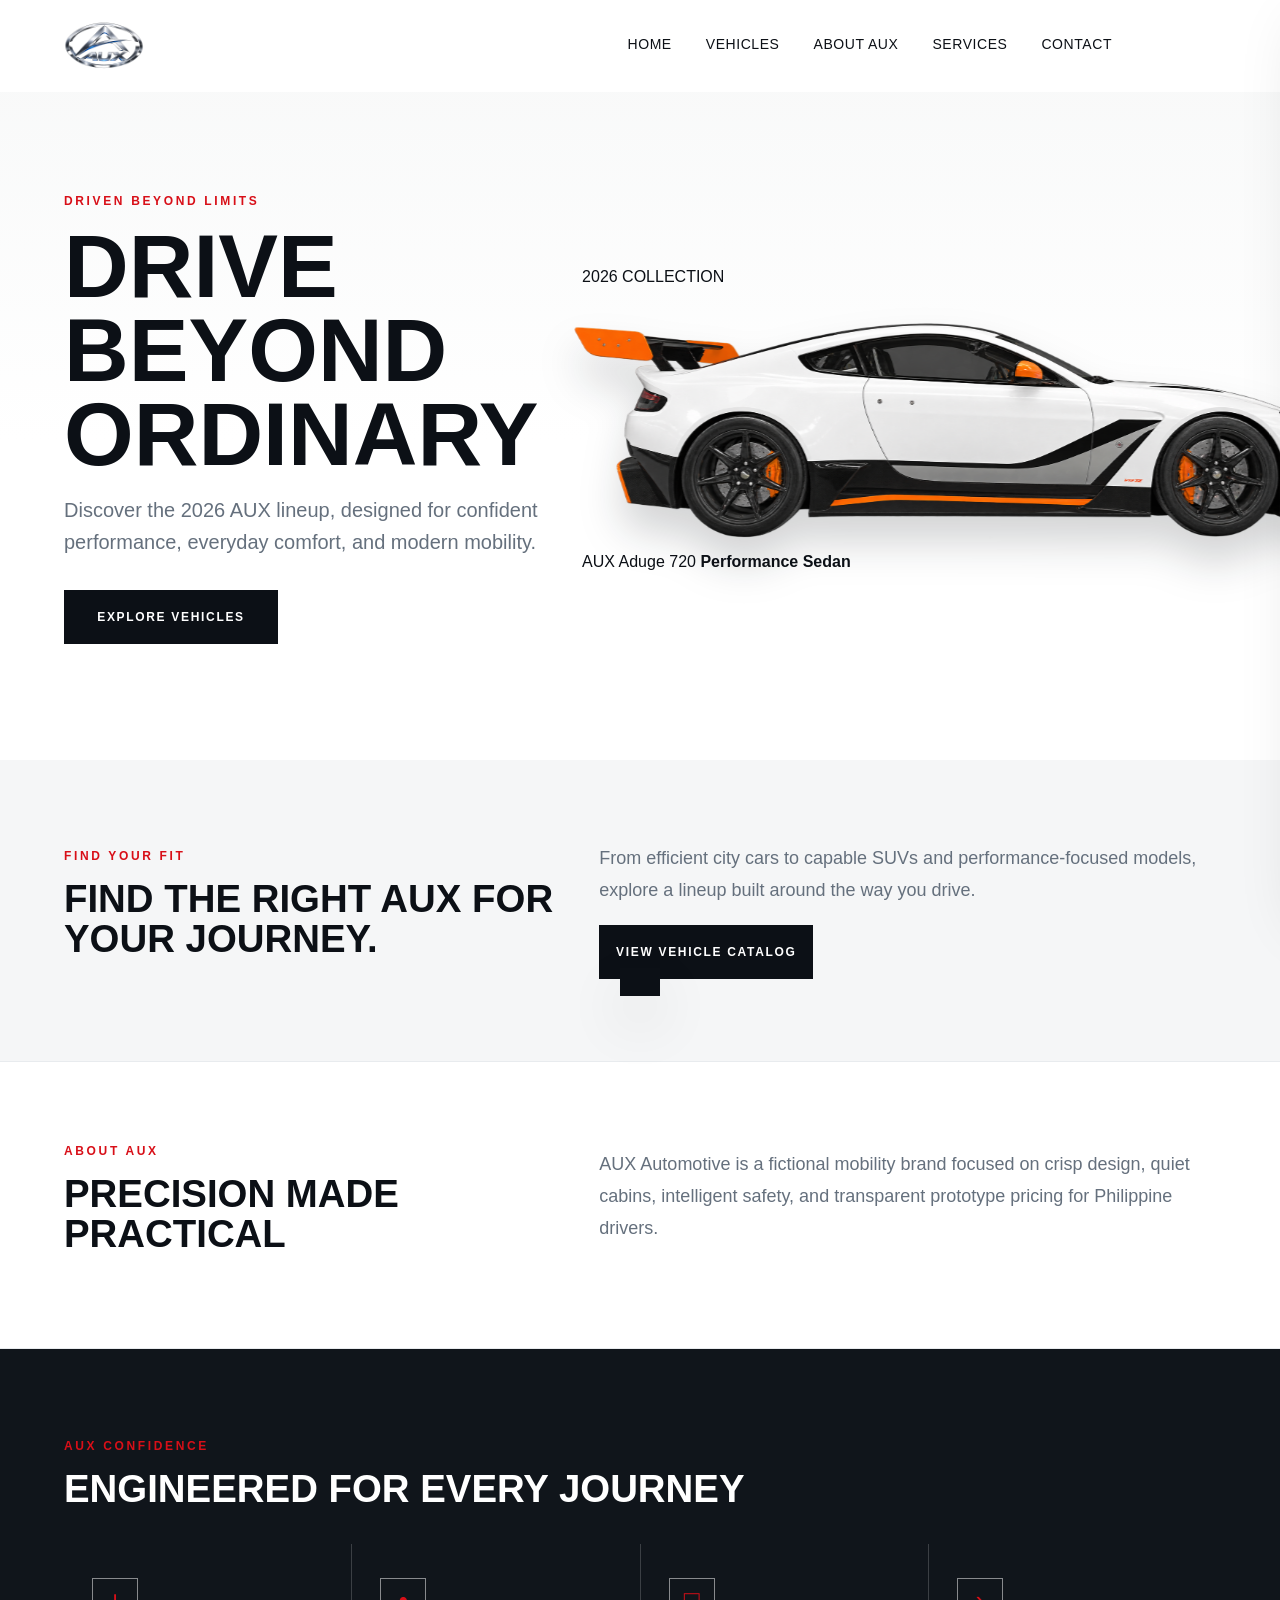
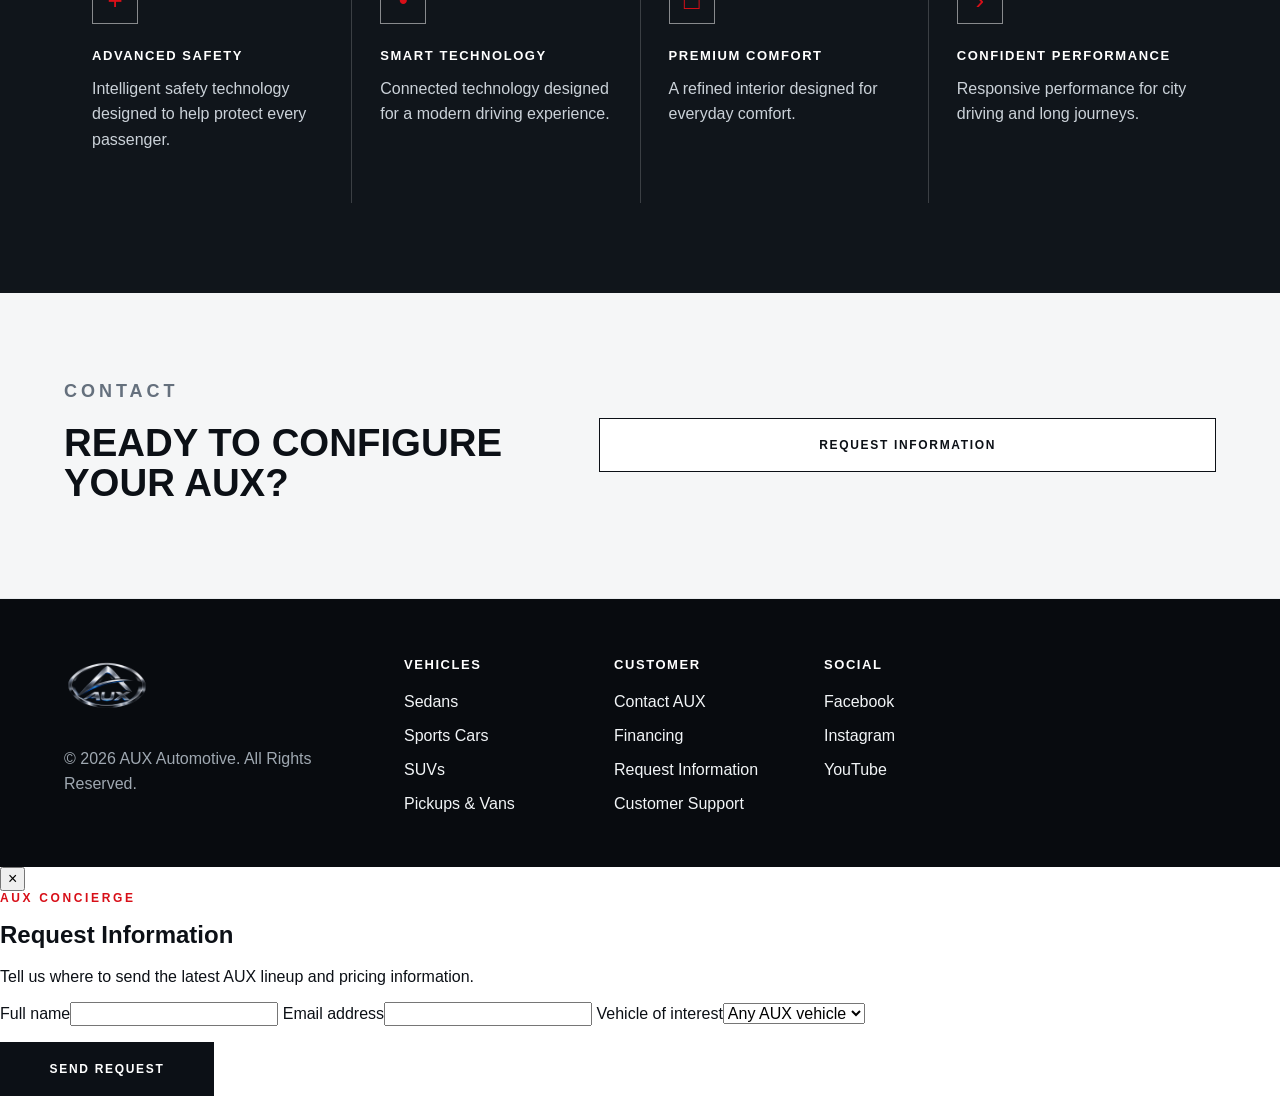
==== commit d3c7ee9c: "Update index.html" ====
--- a/index.html
+++ b/index.html
@@ -3,7 +3,7 @@
 <head>
   <meta charset="UTF-8">
   <meta name="viewport" content="width=device-width, initial-scale=1.0">
-  <title>AUX Automotive | Explore Vehicles</title>
+  <title>AUX Automotive | Home</title>
   <link rel="stylesheet" href="style.css">
 </head>
 <body>
@@ -14,17 +14,14 @@
 
     <nav class="desktop-nav" aria-label="Primary navigation">
       <a href="#home">Home</a>
-      <a href="vehicles.html">Explore Vehicles</a>
+      <a href="vehicles.html">Vehicles</a>
       <a href="#about">About AUX</a>
       <a href="#services">Services</a>
       <a href="#contact">Contact</a>
     </nav>
 
     <div class="header-actions">
-      <button class="icon-button" id="openSearch" type="button" aria-label="Open search">
-        <span></span>
-      </button>
-      <button class="menu-button" id="menuButton" type="button" aria-label="Open menu" aria-expanded="false">
+      <button class="menu-button" id="menuButton" type="button" aria-label="Open menu" aria-expanded="false" aria-controls="mobilePanel">
         <span></span><span></span><span></span>
       </button>
     </div>
@@ -38,38 +35,34 @@
       <button class="close-button" id="closeMenu" type="button">Close</button>
     </div>
     <a href="#home">Home</a>
-    <a href="vehicles.html">Explore Vehicles</a>
+    <a href="vehicles.html">Vehicles</a>
     <a href="#about">About AUX</a>
     <a href="#services">Services</a>
     <a href="#contact">Contact</a>
-    <button class="mobile-search" id="mobileSearch" type="button">Search Vehicles</button>
   </aside>
-
-  <div class="search-drawer" id="searchDrawer" aria-hidden="true">
-    <div class="search-inner">
-      <label for="siteSearch">Search AUX vehicles</label>
-      <input id="siteSearch" type="search" placeholder="Search by name, SUV, pickup, comfort...">
-      <button id="closeSearch" type="button">Close</button>
-    </div>
-  </div>
 
   <main>
     <section class="hero" id="home">
       <div class="hero-copy">
         <p class="eyebrow">Driven Beyond Limits</p>
-        <h1>Explore AUX Vehicles</h1>
-        <p>Discover the 2026 AUX lineup designed for every journey.</p>
+        <h1>Drive Beyond Ordinary</h1>
+        <p>Discover the 2026 AUX lineup, designed for confident performance, everyday comfort, and modern mobility.</p>
         <a class="primary-cta" href="vehicles.html">Explore Vehicles</a>
+      </div>
+      <div class="hero-visual">
+        <span class="hero-visual-label">2026 COLLECTION</span>
+        <img class="hero-car" src="asset/AUX Aduge 720.png" alt="AUX Aduge 720 performance sedan">
+        <span class="hero-visual-caption">AUX Aduge 720 <strong>Performance Sedan</strong></span>
       </div>
     </section>
 
     <section class="about-section featured-preview">
       <div>
         <p class="eyebrow">Find your fit</p>
-        <h2>A new lineup is coming soon.</h2>
+        <h2>Find the right AUX for your journey.</h2>
       </div>
       <div>
-        <p>We are preparing a new range of AUX vehicles. Check back soon for the updated product lineup.</p>
+        <p>From efficient city cars to capable SUVs and performance-focused models, explore a lineup built around the way you drive.</p>
         <a class="primary-cta" href="vehicles.html">View Vehicle Catalog</a>
       </div>
     </section>
@@ -127,14 +120,6 @@
     </div>
     <div class="footer-links">
       <div>
-        <h3>Explore</h3>
-        <a href="#home">Home</a>
-        <a href="vehicles.html">Explore Vehicles</a>
-        <a href="#about">About AUX</a>
-        <a href="#services">Services</a>
-        <a href="#contact">Contact</a>
-      </div>
-      <div>
         <h3>Vehicles</h3>
         <a href="vehicles.html?category=Sedans">Sedans</a>
         <a href="vehicles.html?category=Sports%20Cars">Sports Cars</a>
@@ -158,6 +143,22 @@
   </footer>
 
   <div class="toast" id="toast" role="status" aria-live="polite"></div>
+  <div class="modal-backdrop" id="requestModal" aria-hidden="true">
+    <section class="request-modal" role="dialog" aria-modal="true" aria-labelledby="requestModalTitle" tabindex="-1">
+      <button class="modal-close" id="closeRequestModal" type="button" aria-label="Close request information form">×</button>
+      <p class="eyebrow">AUX concierge</p>
+      <h2 id="requestModalTitle">Request Information</h2>
+      <p class="modal-intro">Tell us where to send the latest AUX lineup and pricing information.</p>
+      <form id="requestForm" novalidate>
+        <label for="requestName">Full name<input id="requestName" name="name" autocomplete="name" required></label>
+        <label for="requestEmail">Email address<input id="requestEmail" name="email" type="email" autocomplete="email" required></label>
+        <label for="requestVehicle">Vehicle of interest<select id="requestVehicle" name="vehicle"><option value="">Any AUX vehicle</option><option>AUX Aduge 720</option><option>AUX Arvento</option><option>AUX Veyronis</option></select></label>
+        <p class="form-error" id="requestFormError" role="alert"></p>
+        <button class="primary-cta" type="submit">Send Request</button>
+        <p class="form-success" id="requestFormSuccess" role="status" tabindex="-1"></p>
+      </form>
+    </section>
+  </div>
   <script src="script.js"></script>
 </body>
 </html>
--- a/style.css
+++ b/style.css
@@ -551,6 +551,117 @@
   color: var(--ink);
 }
 
+.model-button {
+  border: 1px solid var(--ink);
+  background: var(--ink);
+  color: var(--white);
+  padding: 11px 14px;
+  text-transform: uppercase;
+  letter-spacing: 0.1em;
+  font-size: 11px;
+  font-weight: 800;
+  cursor: pointer;
+}
+
+.model-button:hover {
+  background: var(--red);
+  border-color: var(--red);
+}
+
+.card-model-button {
+  margin-left: 4px;
+}
+
+.model-viewer-overlay {
+  position: fixed;
+  inset: 0;
+  z-index: 100;
+  display: none;
+  flex-direction: column;
+  background: #090d12;
+  color: var(--white);
+}
+
+.model-viewer-overlay.open {
+  display: flex;
+}
+
+.model-viewer-toolbar {
+  min-height: 76px;
+  padding: 14px 24px;
+  display: flex;
+  align-items: center;
+  justify-content: space-between;
+  gap: 20px;
+  background: rgba(9, 13, 18, 0.94);
+  border-bottom: 1px solid rgba(255,255,255,0.15);
+}
+
+.model-viewer-toolbar button {
+  border: 1px solid rgba(255,255,255,0.55);
+  background: transparent;
+  color: var(--white);
+  padding: 11px 14px;
+  font-size: 11px;
+  text-transform: uppercase;
+  letter-spacing: 0.08em;
+}
+
+.model-viewer-toolbar button:hover {
+  border-color: var(--red);
+  color: #ff6b70;
+}
+
+.model-viewer-actions {
+  display: flex;
+  gap: 10px;
+}
+
+#vehicleModel {
+  width: 100%;
+  height: 100%;
+  min-height: 0;
+  flex: 1;
+  background: radial-gradient(circle at center, #29333e 0%, #090d12 70%);
+}
+
+.model-loading {
+  position: absolute;
+  top: 50%;
+  left: 50%;
+  transform: translate(-50%, -50%);
+  color: #d7dde3;
+  letter-spacing: 0.08em;
+  text-transform: uppercase;
+  font-size: 12px;
+  pointer-events: none;
+}
+
+.model-loading.hidden {
+  display: none;
+}
+
+.model-fallback {
+  position: absolute;
+  inset: 76px 0 0;
+  width: 100%;
+  height: calc(100% - 76px);
+  object-fit: contain;
+  padding: 12vh 20vw;
+  opacity: 0.28;
+  pointer-events: none;
+  z-index: 0;
+}
+
+.model-fallback.hidden {
+  display: none;
+}
+
+#vehicleModel {
+  position: relative;
+  z-index: 1;
+}
+
 .details-panel {
   max-height: 0;
   overflow: hidden;
